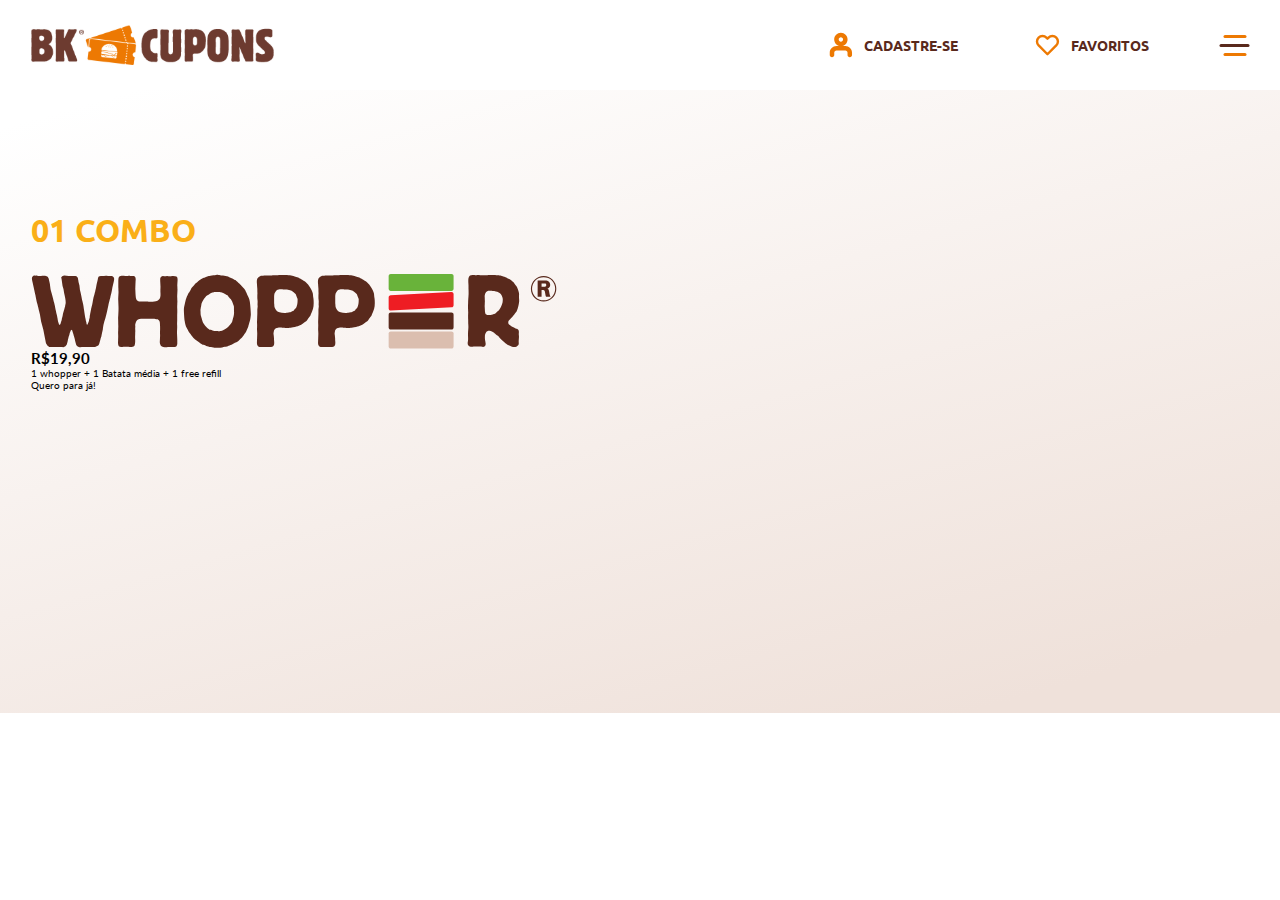
==== scss/index.html @ c4ae455d "iniciando: layout" ====
<!DOCTYPE html>
<html lang="en">
<head>
    <meta charset="UTF-8" />
    <meta name="viewport" content="width=device-width, initial-scale=1.0" />
    <link rel="preconnect" href="https://fonts.googleapis.com" />
    <link rel="preconnect" href="https://fonts.gstatic.com" crossorigin />
    <link href="https://fonts.googleapis.com/css2?family=Lato:wght@400;700&family=Ubuntu:wght@500;700&display=swap" rel="stylesheet" />
    <link rel="stylesheet" href="main.css" />
    <title>Landing Page Barber</title>
</head>
<body>
    <header>
        <div class="container"> 
            <a href="#">
                <img src="../img/logo.svg" alt="">
                <nav>
                    <ul>
                        <li>
                            <a href="">
                                <img src="../img/icon-register.svg" alt="">
                                <span>Cadastre-se</span>
                            </a>
                        </li>
                        <li>
                            <a href="">
                                <img src="../img/heart.svg" alt="">
                                <span>Favoritos</span>
                            </a>
                        </li>
                    </ul>
                    <button>
                        <img src="..//img/icon-menu.svg" alt="">
                    </button>
                </nav>
            </a>
        </div>
    </header>

    <section class="s-hero">
        <div class="container">
            <div class="left-container">
                <h3>01 combo</h3>
                <img src="../img/whopper.svg" alt="">
                <div class="value">
                    <div>
                        <h2>R$19,90</h2>
                        <span>1 whopper + 1 Batata média + 1 free refill</span>
                    </div>
                    <button>Quero para já!</button>
                </div>
            </div>
        </div>
    </section>

</body>
</html>
---- scss/main.css ----
* {
  margin: 0;
  padding: 0;
  box-sizing: border-box;
  outline: none;
  font-family: "Lato", sans-serif;
}

:root {
  --brown: #59291c;
  --white: #FFFFFF;
  --yellow: #FAAF18;
  --bege: #F5ECE7;
  --orenge: #ED7902;
}

html {
  font-size: 62.5%;
}

.container {
  width: 100%;
  max-width: 124.9rem;
  margin: 0 auto;
  padding: 0 1.5rem;
}

ul {
  list-style: none;
}

a {
  display: block;
  text-decoration: none;
}

img {
  max-width: 100%;
  display: block;
}

button {
  all: unset;
  cursor: pointer;
}

header {
  width: 100%;
  height: 9rem;
  background-color: var(--white);
  display: flex;
  align-items: center;
}
header .container {
  display: flex;
  justify-content: space-between;
}
header nav {
  display: flex;
  align-items: center;
  gap: 7rem;
}
header nav ul {
  display: flex;
  align-items: center;
  gap: 7.7rem;
}
header nav ul li a {
  display: flex;
  align-items: center;
  gap: 11px;
}
header nav ul li a span {
  color: #59291c;
  font-family: "Ubuntu", sans-serif;
  font-size: 1.4rem;
  font-weight: bold;
  text-transform: uppercase;
}

.s-hero {
  width: 100%;
  height: 62.3rem;
  background: linear-gradient(164deg, rgba(212, 86, 22, 0) 3.82%, #EFE1DA 90.95%);
}
.s-hero .container {
  display: flex;
  align-items: flex-start;
}
.s-hero .left-container {
  padding-top: 12rem;
  flex: 1;
  max-width: 52.7rem;
}
.s-hero .left-container h3 {
  color: var(--yellow);
  font-family: "Ubuntu", sans-serif;
  font-size: 3.2rem;
  font-weight: bold;
  text-transform: uppercase;
  margin-bottom: 2.2rem;
  display: flex;
  align-items: center;
  gap: 3.7rem;
}
.s-hero .left-container h3 :after {
  content: " ";
  flex: 1;
  height: 2px;
  background: url("../img/line.svg") no-repeat center center;
  display: inline-block;
}/*# sourceMappingURL=main.css.map */
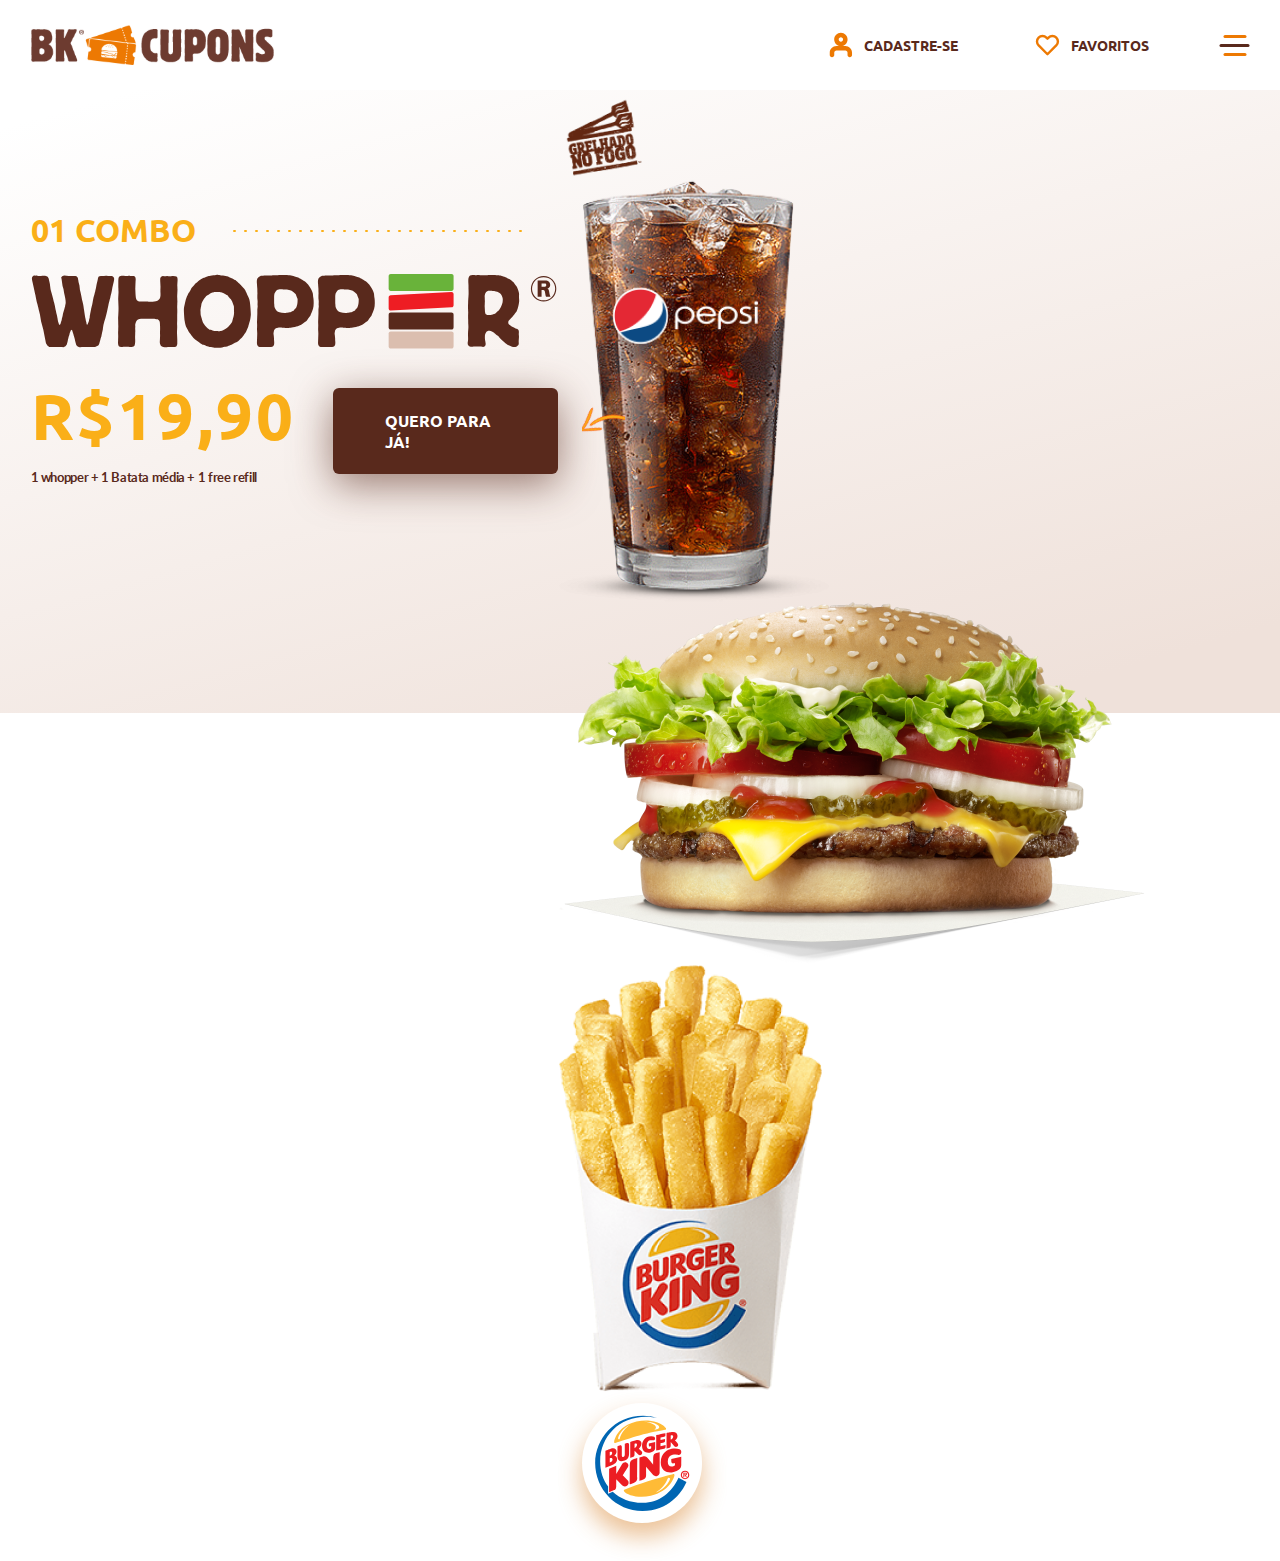
==== commit 6c8e5531: "add imagens" ====
--- a/scss/index.html
+++ b/scss/index.html
@@ -50,6 +50,15 @@
                     <button>Quero para já!</button>
                 </div>
             </div>
+            <div class="right-container">
+                <img src="../img/grelhado-no-fogo.png" alt="">
+                <div class="image">
+                    <img src="../img/pepsi.png" class="refri" alt="">
+                    <img src="../img/whopper.png" class="lanche" alt="">
+                    <img src="../img/fritas.png" class="fritas" alt="">
+                    <img src="../img/logo-bk.svg" alt="">
+                </div>
+            </div>
         </div>
     </section>
 
--- a/scss/main.css
+++ b/scss/main.css
@@ -103,10 +103,54 @@
   align-items: center;
   gap: 3.7rem;
 }
-.s-hero .left-container h3 :after {
+.s-hero .left-container h3:after {
   content: " ";
   flex: 1;
+  max-width: 29rem;
   height: 2px;
   background: url("../img/line.svg") no-repeat center center;
   display: inline-block;
+}
+.s-hero .left-container .value {
+  position: relative;
+  margin-top: 2.5rem;
+  display: flex;
+  align-items: center;
+  gap: 3.7rem;
+}
+.s-hero .left-container .value:after {
+  content: " ";
+  background: url("../img/arrow-btn.svg") no-repeat center center;
+  width: 4.3rem;
+  height: 3.8rem;
+  position: absolute;
+  right: -67px;
+  top: 30px;
+}
+.s-hero .left-container .value h2 {
+  color: var(--yellow);
+  font-family: "Ubuntu", sans-serif;
+  font-size: 6.5rem;
+  font-weight: bold;
+  letter-spacing: 3px;
+  text-transform: uppercase;
+  margin-bottom: 1rem;
+}
+.s-hero .left-container .value span {
+  color: var(--brown);
+  font-size: 1.3rem;
+  font-weight: 700;
+  line-height: 2.3rem;
+  letter-spacing: -0.371px;
+}
+.s-hero .left-container .value button {
+  padding: 22px 52px;
+  background-color: var(--brown);
+  border-radius: 6px;
+  box-shadow: 0px 10px 40px 0px rgba(89, 41, 28, 0.6);
+  color: #FFF;
+  font-family: "Ubuntu", sans-serif;
+  font-size: 1.6rem;
+  font-weight: bold;
+  text-transform: uppercase;
 }/*# sourceMappingURL=main.css.map */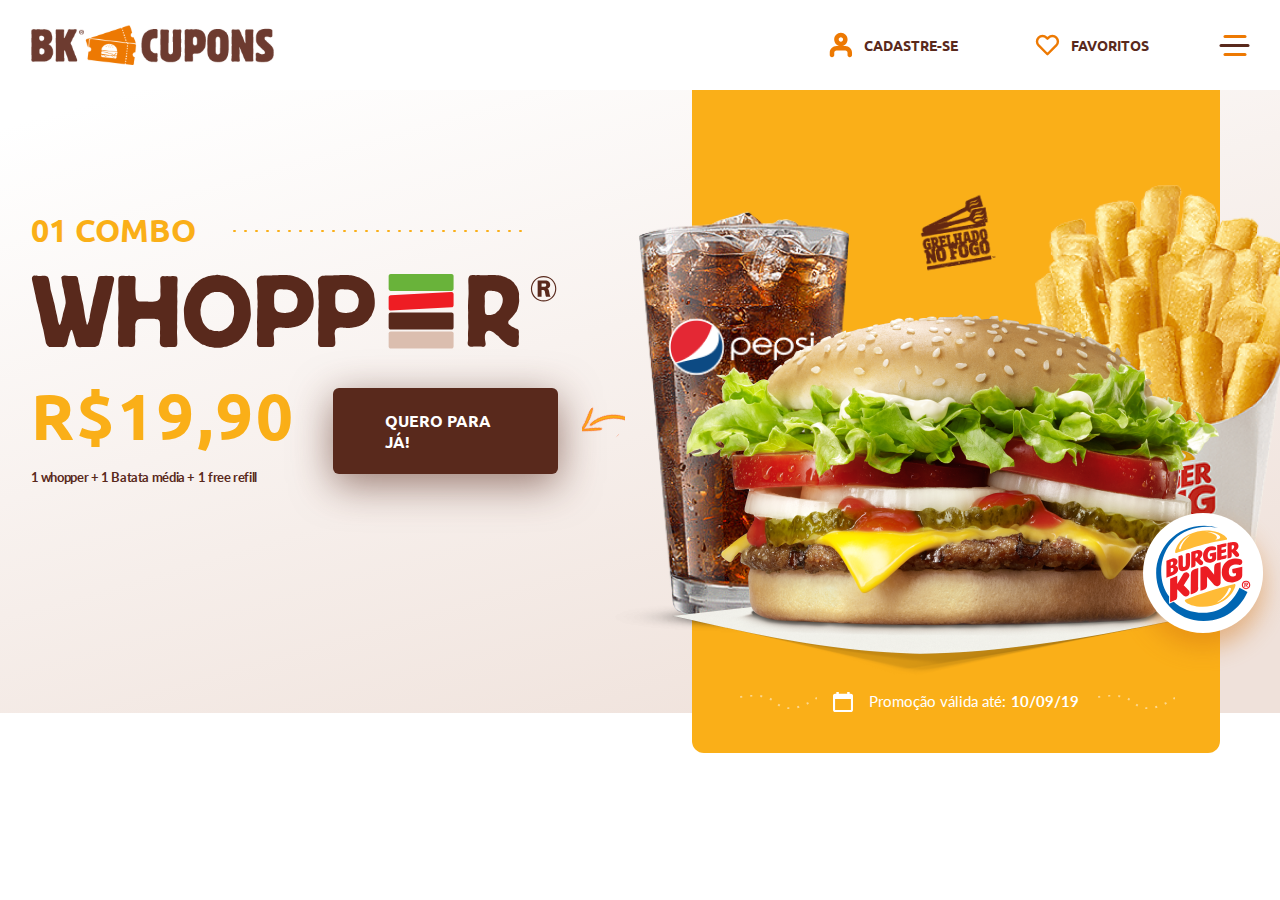
==== commit a2dd5e4a: "alinhando imagens" ====
--- a/scss/index.html
+++ b/scss/index.html
@@ -56,7 +56,13 @@
                     <img src="../img/pepsi.png" class="refri" alt="">
                     <img src="../img/whopper.png" class="lanche" alt="">
                     <img src="../img/fritas.png" class="fritas" alt="">
-                    <img src="../img/logo-bk.svg" alt="">
+                    <img src="../img/logo-bk.svg" class="logo" alt="">
+                </div>
+                <div class="offer">
+                    <p> 
+                        <img src="../img/icon-calendar.svg" alt="">
+                        Promoção válida até: <strong>10/09/19</strong>
+                    </p>
                 </div>
             </div>
         </div>
--- a/scss/main.css
+++ b/scss/main.css
@@ -86,6 +86,7 @@
 .s-hero .container {
   display: flex;
   align-items: flex-start;
+  justify-content: space-between;
 }
 .s-hero .left-container {
   padding-top: 12rem;
@@ -153,4 +154,80 @@
   font-size: 1.6rem;
   font-weight: bold;
   text-transform: uppercase;
+}
+.s-hero .right-container {
+  position: relative;
+  flex: 1;
+  max-width: 52.8rem;
+  height: 66.3rem;
+  background-color: var(--yellow);
+  border-radius: 0px 0px 12px 12px;
+  padding-top: 9.5rem;
+  padding-bottom: 4rem;
+  display: flex;
+  flex-direction: column;
+  align-items: center;
+  justify-content: space-between;
+  margin-right: 3rem;
+}
+.s-hero .right-container .image {
+  position: absolute;
+  width: 68.4rem;
+  height: 49.2rem;
+}
+.s-hero .right-container .image img {
+  position: absolute;
+}
+.s-hero .right-container .image img.refri {
+  left: 0;
+  top: 2.5rem;
+  z-index: 1;
+}
+.s-hero .right-container .image img.fritas {
+  top: 0;
+  right: 0;
+  z-index: 1;
+}
+.s-hero .right-container .image img.lanche {
+  z-index: 2;
+  left: 5.2rem;
+  bottom: 0;
+}
+.s-hero .right-container .image img.logo {
+  bottom: 6px;
+  right: 1rem;
+  z-index: 3;
+}
+.s-hero .right-container .offer {
+  position: relative;
+  display: flex;
+  align-items: center;
+  gap: 1.6rem;
+}
+.s-hero .right-container .offer:before {
+  content: " ";
+  width: 8rem;
+  height: 1.4rem;
+  background: url("../img/line-left.svg") no-repeat center center;
+  display: inline-block;
+}
+.s-hero .right-container .offer:after {
+  content: " ";
+  width: 8rem;
+  height: 1.4rem;
+  background: url("../img/line-left.svg") no-repeat center center;
+  display: inline-block;
+}
+.s-hero .right-container .offer p {
+  color: var(--white);
+  font-size: 1.5rem;
+  line-height: 2.3rem;
+  display: flex;
+  align-items: center;
+}
+.s-hero .right-container .offer p img {
+  margin-right: 1.6rem;
+}
+.s-hero .right-container .offer p strong {
+  margin-left: 0.5rem;
 }/*# sourceMappingURL=main.css.map */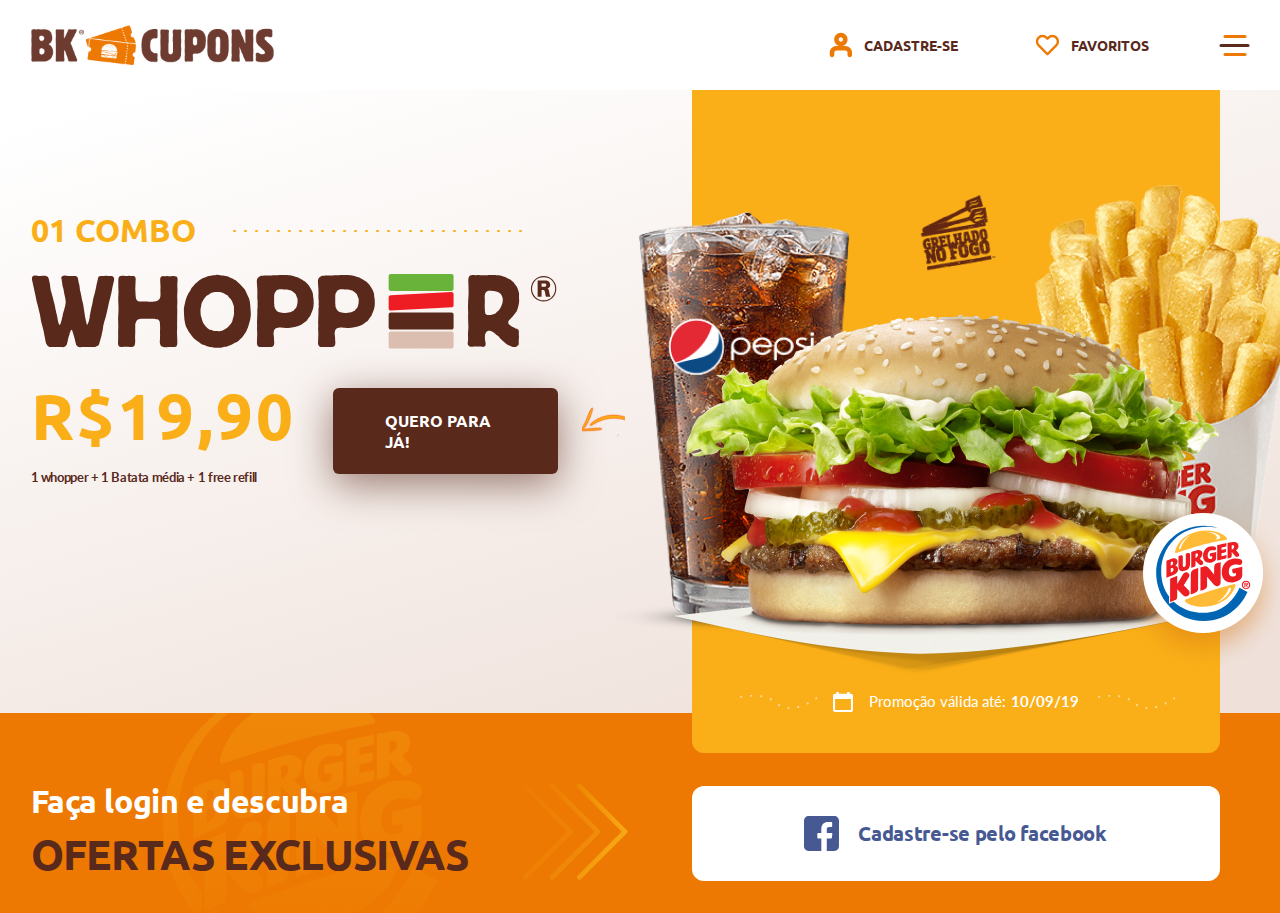
==== commit 960edb01: "add ofertas exclusivas" ====
--- a/scss/index.html
+++ b/scss/index.html
@@ -68,5 +68,21 @@
         </div>
     </section>
 
+    <section class="s-offer">
+        <div class="container">
+            <div class="left-container">
+                <div>
+                    <h3>Faça login e descubra</h3>
+                    <h2>OFERTAS EXCLUSIVAS</h2>
+                </div>
+                <img src="../img/arrow-double.svg" alt="">
+            </div>
+            <button>
+                <img src="../img/facebook.svg" alt="">
+                <span>Cadastre-se pelo facebook</span>
+            </button>
+        </div>
+    </section>
+
 </body>
 </html>--- a/scss/main.css
+++ b/scss/main.css
@@ -12,6 +12,7 @@
   --yellow: #FAAF18;
   --bege: #F5ECE7;
   --orenge: #ED7902;
+  --blue: #475993;
 }
 
 html {
@@ -230,4 +231,61 @@
 }
 .s-hero .right-container .offer p strong {
   margin-left: 0.5rem;
+}
+
+.s-offer {
+  width: 100%;
+  height: 20rem;
+  background: url("../img/bg-login.png") no-repeat left center;
+  padding-top: 4.7rem;
+  padding-bottom: 3.2rem;
+  display: flex;
+  align-items: flex-end;
+}
+.s-offer .container {
+  display: flex;
+  align-items: flex-end;
+  justify-content: space-between;
+}
+.s-offer .left-container {
+  display: flex;
+  align-items: center;
+  justify-content: space-between;
+  gap: 4.1rem;
+  flex: 1;
+  max-width: 59.7rem;
+}
+.s-offer .left-container h3 {
+  color: var(--white);
+  font-family: "Ubuntu", sans-serif;
+  font-size: 3.2rem;
+  font-weight: bold;
+  letter-spacing: -0.401px;
+  margin-bottom: 0.5rem;
+}
+.s-offer .left-container h2 {
+  color: var(--brown);
+  font-family: "Ubuntu", sans-serif;
+  font-size: 4.2rem;
+  font-weight: bold;
+  letter-spacing: -0.652px;
+}
+.s-offer button {
+  flex: 1;
+  border-radius: 12px;
+  background-color: var(--white);
+  margin-right: 3rem;
+  max-width: 52.8rem;
+  display: flex;
+  align-items: center;
+  justify-content: center;
+  gap: 1.9rem;
+  padding: 3rem 0;
+}
+.s-offer button span {
+  color: var(--blue);
+  font-family: "Ubuntu", sans-serif;
+  font-size: 2rem;
+  font-weight: bold;
+  letter-spacing: -0.301px;
 }/*# sourceMappingURL=main.css.map */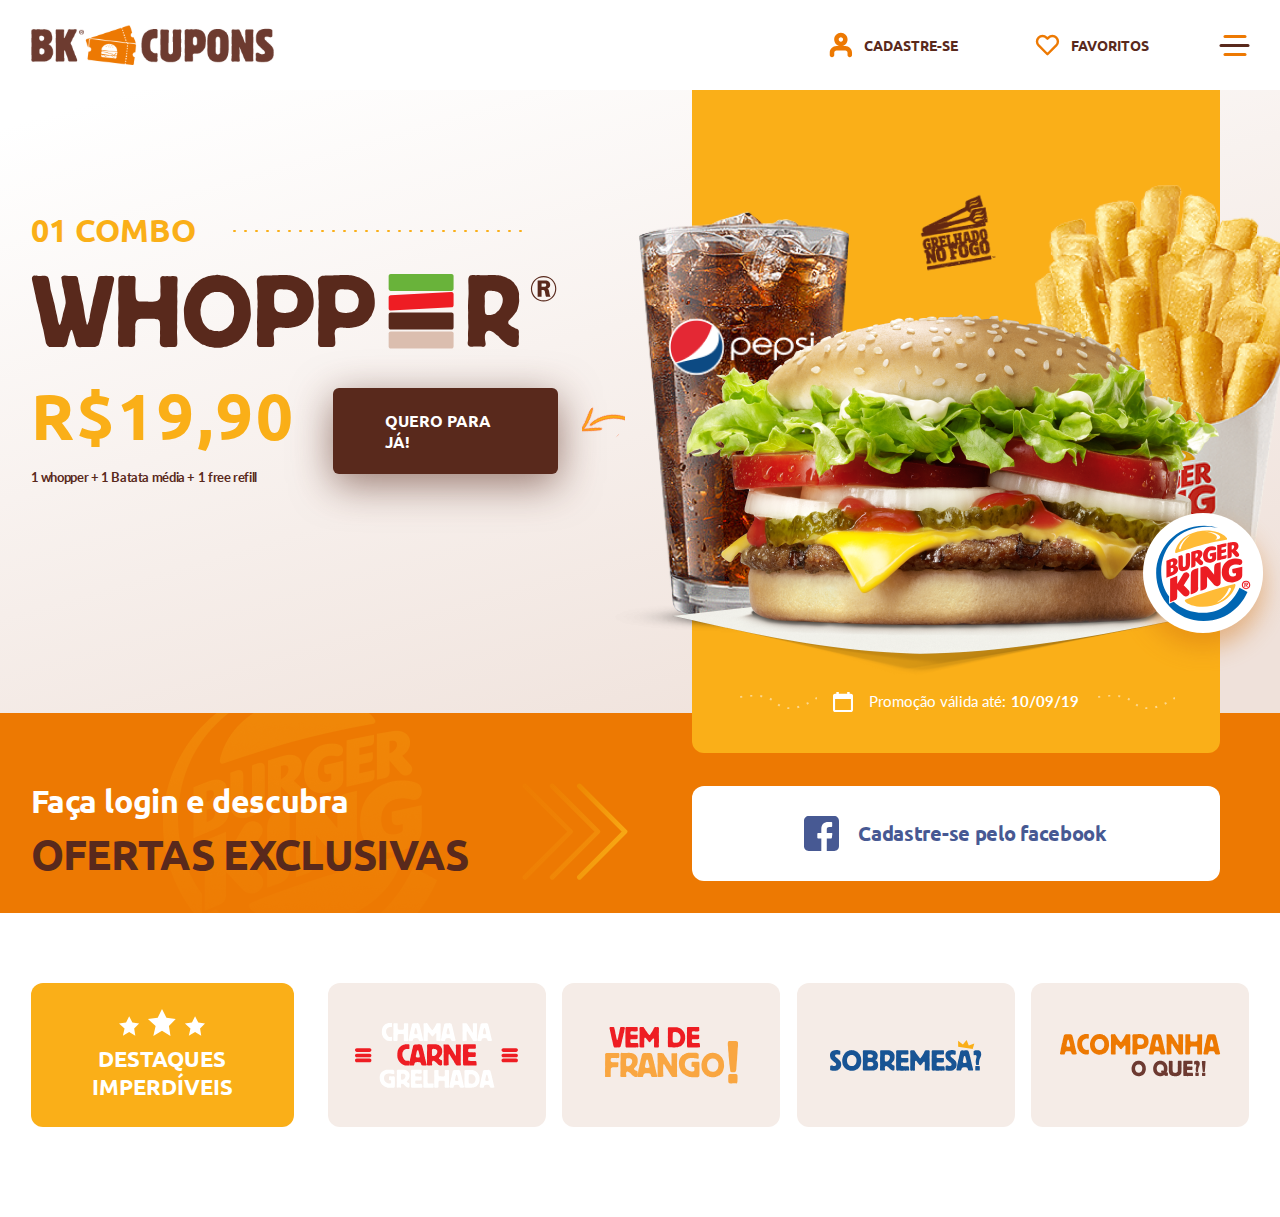
==== commit 660ba942: "add combos" ====
--- a/scss/index.html
+++ b/scss/index.html
@@ -84,5 +84,43 @@
         </div>
     </section>
 
+    <section class="s-combos">
+        <div class="container">
+            <div class="highlights">
+                <div class="box">
+                    <img src="../img/stars.svg" alt="">
+                    <h3>Destaques <br/> imperdíveis</h3>
+                </div>
+
+                <ul>
+                    <li>
+                        <div class="box">
+                            <img src="../img/carne.svg" alt="">
+                        </div>
+                    </li>
+                    <li>
+                        <div class="box">
+                            <img src="../img/frango.svg" alt="">
+                        </div>
+                    </li>
+                    <li>
+                        <div class="box">
+                            <img src="../img/sobremesa.svg" alt="">
+                        </div>
+                    </li>
+                    <li>
+                        <div class="box">
+                            <img src="../img/acompanha.svg" alt="">
+                        </div>
+                    </li>
+                </ul>
+            </div>
+            <div class="area-slide">
+                <button>
+                    <img src="../img/arrow-slide.svg" alt="">
+                </button>
+            </div>
+        </div>
+    </section>
 </body>
 </html>--- a/scss/main.css
+++ b/scss/main.css
@@ -288,4 +288,45 @@
   font-size: 2rem;
   font-weight: bold;
   letter-spacing: -0.301px;
+}
+
+.s-combos {
+  padding: 7rem 0;
+}
+.s-combos .highlights {
+  display: flex;
+  justify-content: space-between;
+  align-items: flex-start;
+  gap: 3.2rem;
+}
+.s-combos .highlights > .box {
+  width: 26.3rem !important;
+  background-color: var(--yellow) !important;
+}
+.s-combos .highlights .box {
+  border-radius: 1.2rem;
+  background-color: var(--bege);
+  width: 21.8rem;
+  height: 14.4rem;
+  display: flex;
+  align-items: center;
+  justify-content: center;
+  flex-direction: column;
+  gap: 9px;
+}
+.s-combos .highlights .box h3 {
+  color: #FFF;
+  text-align: center;
+  font-family: "Ubuntu", sans-serif;
+  font-size: 2.2rem;
+  font-weight: bold;
+  text-transform: uppercase;
+}
+.s-combos .highlights ul {
+  flex: 1;
+  max-width: 92.2rem;
+  display: flex;
+  justify-content: space-between;
+  align-items: flex-start;
+  gap: 1.6rem;
 }/*# sourceMappingURL=main.css.map */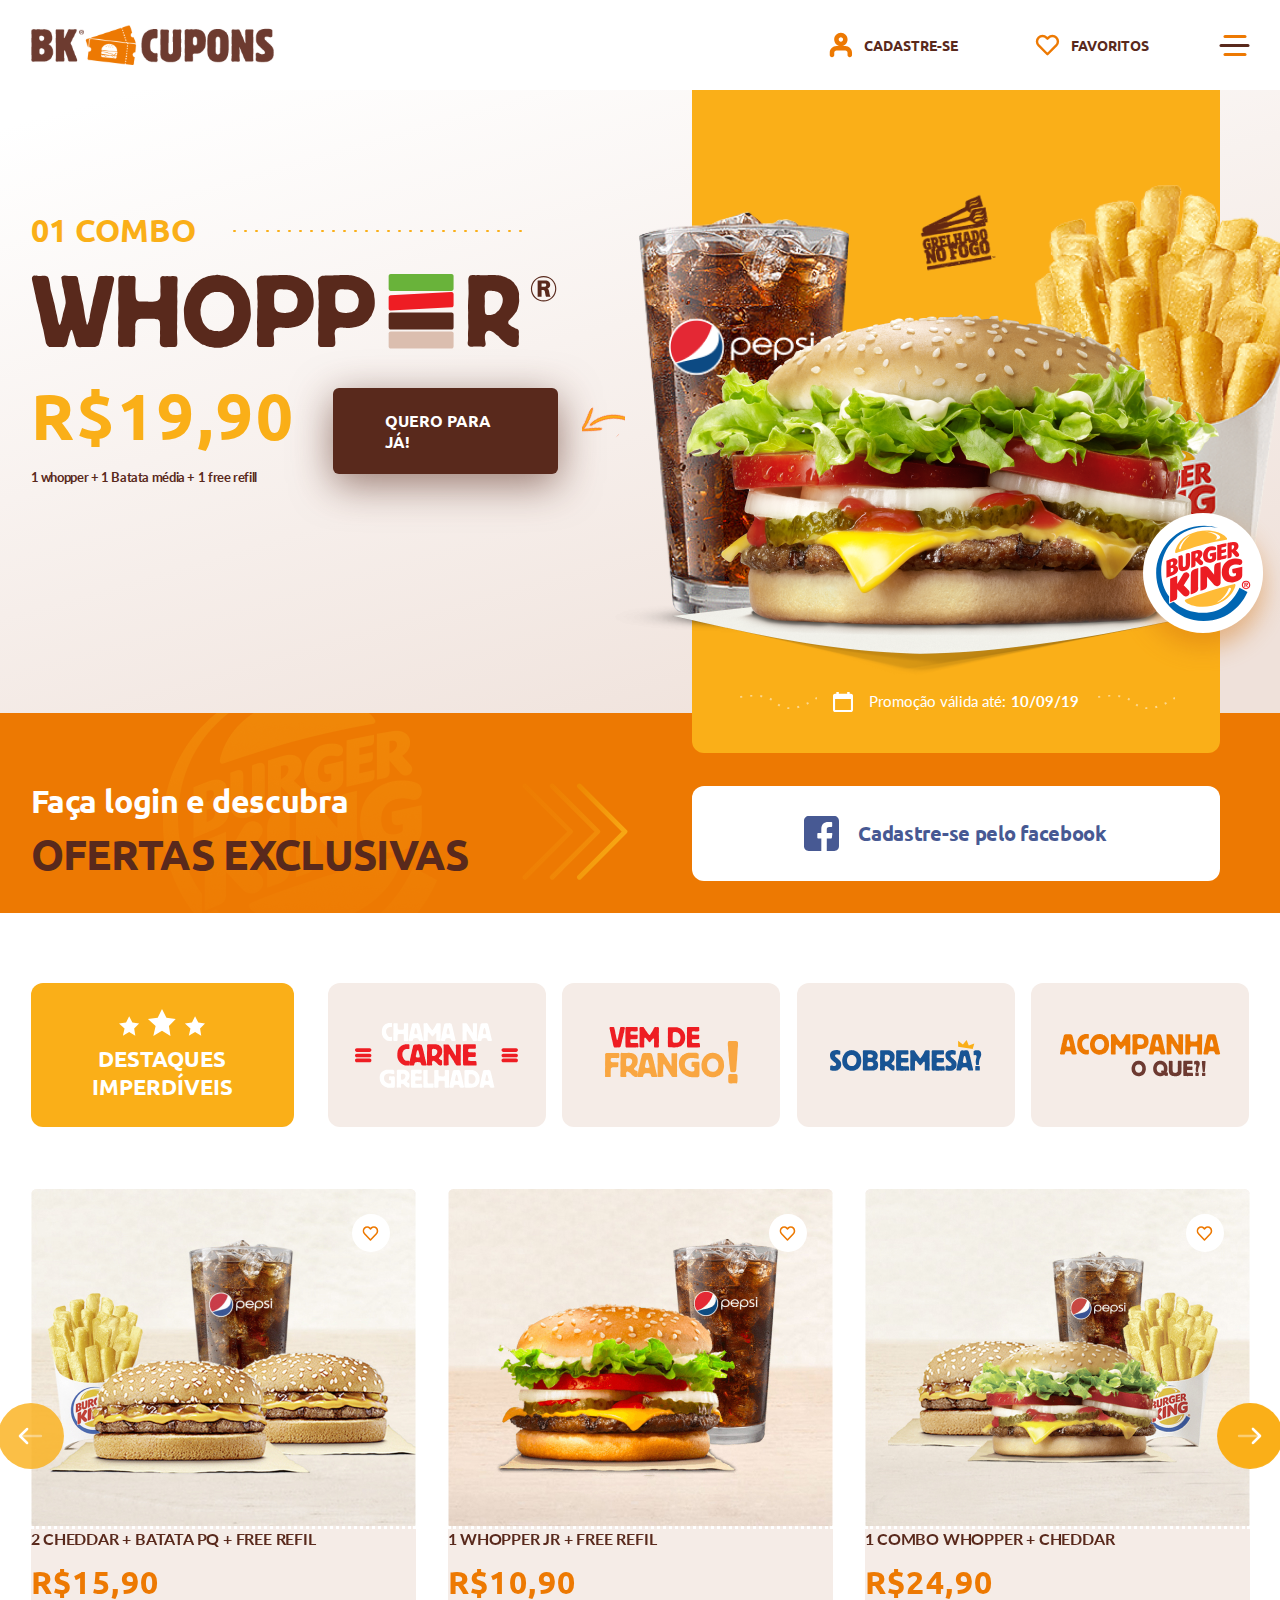
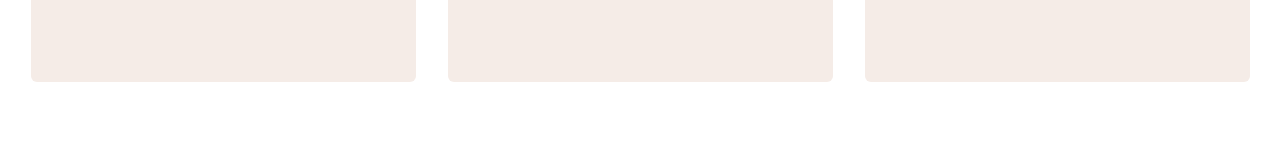
==== commit 47523f72: "add card combos e js" ====
--- a/scss/index.html
+++ b/scss/index.html
@@ -7,6 +7,9 @@
     <link rel="preconnect" href="https://fonts.gstatic.com" crossorigin />
     <link href="https://fonts.googleapis.com/css2?family=Lato:wght@400;700&family=Ubuntu:wght@500;700&display=swap" rel="stylesheet" />
     <link rel="stylesheet" href="main.css" />
+    <link
+    rel="stylesheet"
+    href="https://cdn.jsdelivr.net/npm/swiper@11/swiper-bundle.min.css" />
     <title>Landing Page Barber</title>
 </head>
 <body>
@@ -116,11 +119,105 @@
                 </ul>
             </div>
             <div class="area-slide">
-                <button>
+                <button class="btn prev">
                     <img src="../img/arrow-slide.svg" alt="">
                 </button>
+                <div class="slide-combos">
+                        <div class="swiper-wrapper">
+                            <div class="swiper-slide">
+                                <div class="card-combo">
+                                    <div class="image">
+                                        <img src="../img/combo-01.jpg" alt="">
+                                        <button>
+                                            <img src="../img/favorite.svg" alt="">
+                                        </button>
+                                    </div>
+                                    <div class="info">
+                                        <strong>2 CHEDDAR + BATATA PQ + FREE REFIL</strong>
+                                        <h3>R$15,90</h3>
+                                    </div>
+                                </div>
+                            </div>
+                            <div class="swiper-slide">
+                                <div class="card-combo">
+                                    <div class="image">
+                                        <img src="../img/combo-02.jpg" alt="">
+                                        <button>
+                                            <img src="../img/favorite.svg" alt="">
+                                        </button>
+                                    </div>
+                                    <div class="info">
+                                        <strong>1 WHOPPER JR + FREE REFIL</strong>
+                                        <h3>R$10,90</h3>
+                                    </div>
+                                </div>
+                            </div>
+                            <div class="swiper-slide">
+                                <div class="card-combo">
+                                    <div class="image">
+                                        <img src="../img/combo-03.jpg" alt="">
+                                        <button>
+                                            <img src="../img/favorite.svg" alt="">
+                                        </button>
+                                    </div>
+                                    <div class="info">
+                                        <strong>1 COMBO WHOPPER + CHEDDAR</strong>
+                                        <h3>R$24,90</h3>
+                                    </div>
+                                </div>
+                            </div>
+                            <div class="swiper-slide">
+                                <div class="card-combo">
+                                    <div class="image">
+                                        <img src="../img/combo-01.jpg" alt="">
+                                        <button>
+                                            <img src="../img/favorite.svg" alt="">
+                                        </button>
+                                    </div>
+                                    <div class="info">
+                                        <strong>2 CHEDDAR + BATATA PQ + FREE REFIL</strong>
+                                        <h3>R$15,90</h3>
+                                    </div>
+                                </div>
+                            </div>
+                            <div class="swiper-slide">
+                                <div class="card-combo">
+                                    <div class="image">
+                                        <img src="../img/combo-02.jpg" alt="">
+                                        <button>
+                                            <img src="../img/favorite.svg" alt="">
+                                        </button>
+                                    </div>
+                                    <div class="info">
+                                        <strong>1 WHOPPER JR + FREE REFIL</strong>
+                                        <h3>R$10,90</h3>
+                                    </div>
+                                </div>
+                            </div>
+                            <div class="swiper-slide">
+                                <div class="card-combo">
+                                    <div class="image">
+                                        <img src="../img/combo-03.jpg" alt="">
+                                        <button>
+                                            <img src="../img/favorite.svg" alt="">
+                                        </button>
+                                    </div>
+                                    <div class="info">
+                                        <strong>1 COMBO WHOPPER + CHEDDAR</strong>
+                                        <h3>R$24,90</h3>
+                                    </div>
+                                </div>
+                            </div>
+                        </div>
+                </div>
+                <button class="btn next">
+                    <img src="../img/arrow-slide.svg" alt="">
+                </button>
             </div>
         </div>
     </section>
+    <script src="https://cdn.jsdelivr.net/npm/swiper@11/swiper-bundle.min.js"></script>
+    <script src="../js/scripts.js"></script>
+
 </body>
 </html>--- a/scss/main.css
+++ b/scss/main.css
@@ -329,4 +329,88 @@
   justify-content: space-between;
   align-items: flex-start;
   gap: 1.6rem;
+}
+.s-combos .area-slide {
+  position: relative;
+  margin-top: 6.2rem;
+}
+.s-combos .area-slide .btn {
+  position: absolute;
+  top: 50%;
+  transform: translateY(-50%);
+  width: 6.6rem;
+  height: 6.6rem;
+  background-color: var(--yellow);
+  z-index: 2;
+  border-radius: 50%;
+  display: flex;
+  align-items: center;
+  justify-content: center;
+}
+.s-combos .area-slide .btn.swiper-button-disabled {
+  opacity: 0.8;
+  cursor: not-allowed;
+  pointer-events: none;
+}
+.s-combos .area-slide .btn.prev {
+  left: -3.3rem;
+}
+.s-combos .area-slide .btn.next {
+  right: -3.3rem;
+  transform: translateY(-50%) rotate(180deg);
+}
+.s-combos .area-slide .slide-combos {
+  overflow: hidden;
+}
+.s-combos .area-slide .slide-combos .card-combo {
+  width: 100%;
+  height: 49.3rem;
+  background-color: var(--bege);
+  border-radius: 6px;
+  overflow: hidden;
+}
+.s-combos .area-slide .slide-combos .card-combo .image {
+  position: relative;
+  width: 100%;
+  height: 34rem;
+  overflow: hidden;
+  border-bottom: 3px dotted var(--white);
+}
+.s-combos .area-slide .slide-combos .card-combo .image > img {
+  width: 100%;
+  height: 100%;
+  -o-object-fit: cover;
+     object-fit: cover;
+}
+.s-combos .area-slide .slide-combos .card-combo .image button {
+  position: absolute;
+  top: 2.5rem;
+  right: 2.6rem;
+  z-index: 2;
+  width: 3.8rem;
+  height: 3.8rem;
+  background-color: var(--white);
+  border-radius: 50%;
+  display: flex;
+  align-items: center;
+  justify-content: center;
+}
+.s-combos .area-slide .slide-combos .card-combo .info {
+  padding-top: 3.6rem 4.4rem;
+}
+.s-combos .area-slide .slide-combos .card-combo .info strong {
+  color: var(--brown);
+  font-size: 1.6rem;
+  font-weight: bold;
+  letter-spacing: -0.201px;
+  margin-bottom: 1.4rem;
+  display: block;
+}
+.s-combos .area-slide .slide-combos .card-combo .info h3 {
+  color: var(--orenge);
+  font-family: "Ubuntu", sans-serif;
+  font-size: 3.2rem;
+  font-weight: bold;
+  letter-spacing: 1.477px;
+  text-transform: uppercase;
 }/*# sourceMappingURL=main.css.map */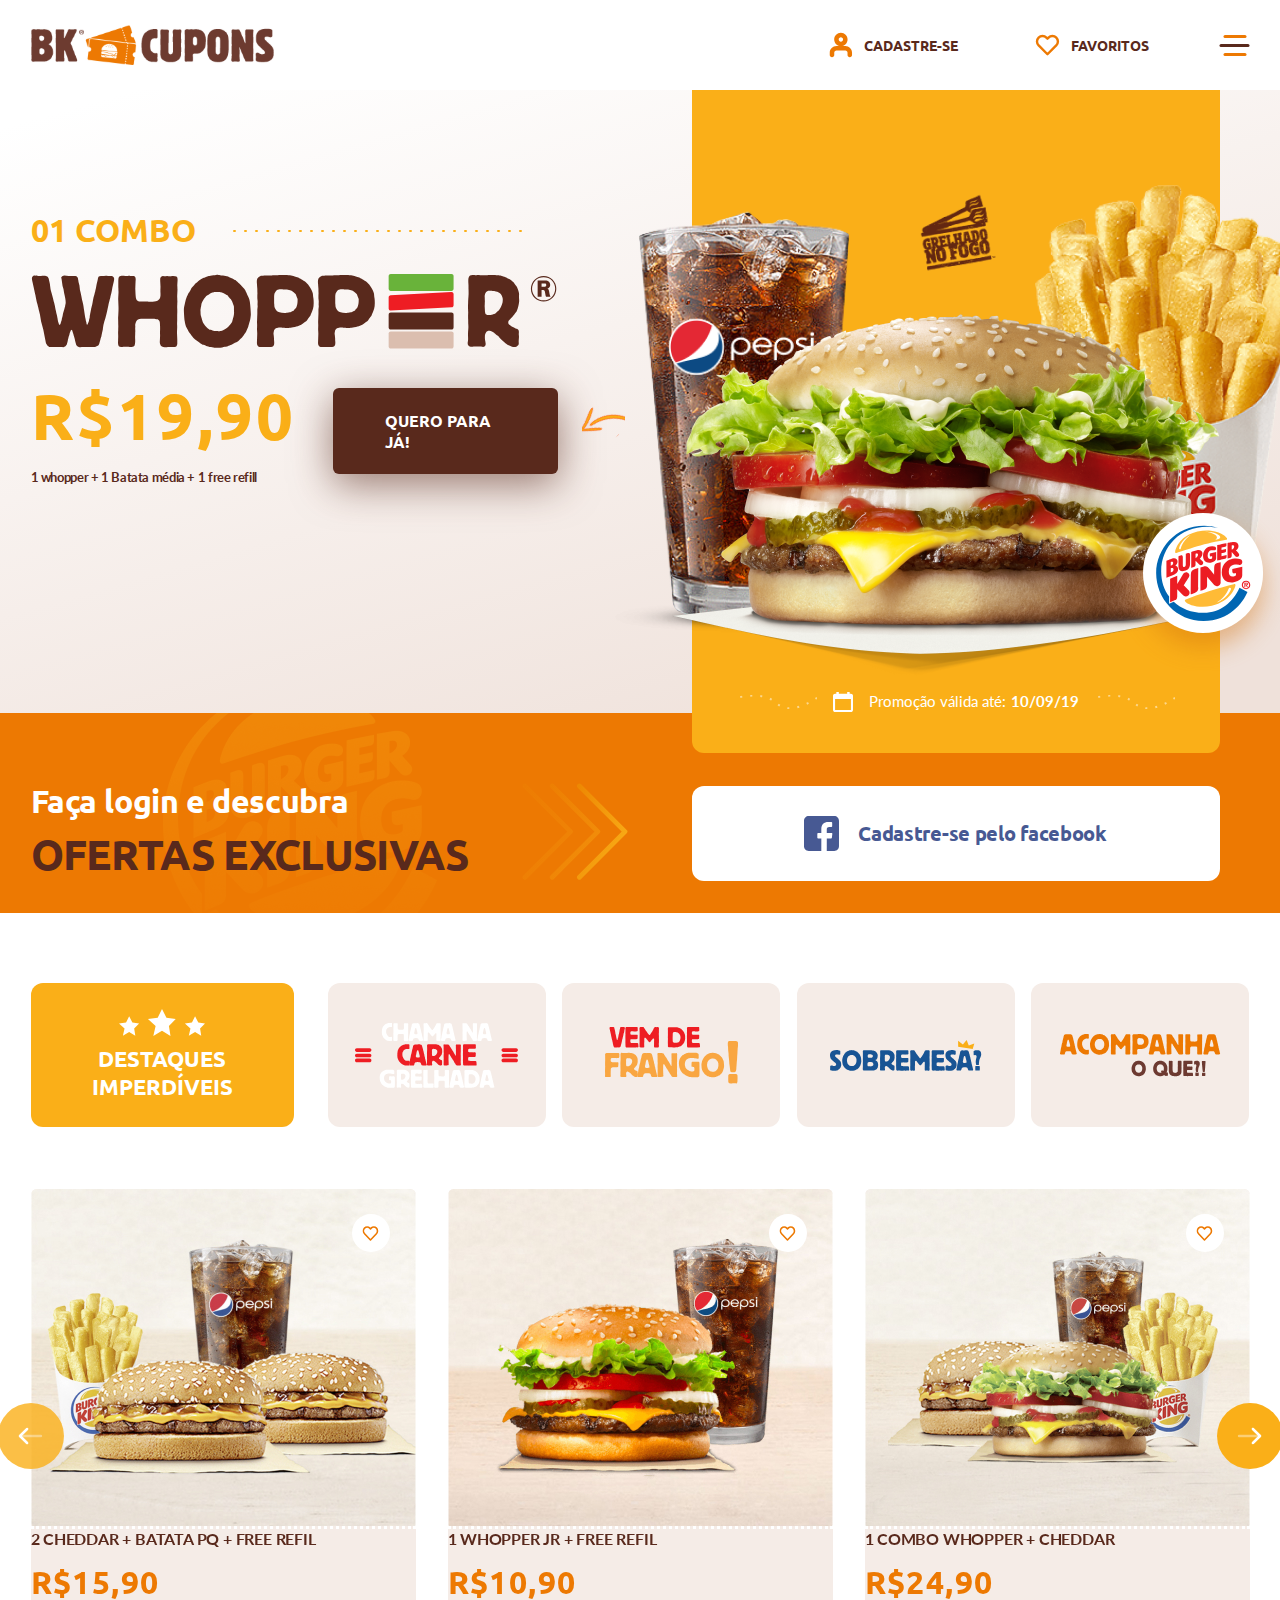
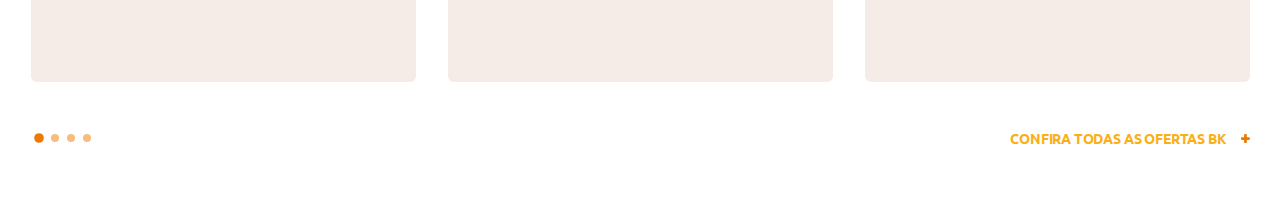
==== commit 3a5d5ec3: "cards combos" ====
--- a/scss/index.html
+++ b/scss/index.html
@@ -214,6 +214,13 @@
                     <img src="../img/arrow-slide.svg" alt="">
                 </button>
             </div>
+            <div class="ctrl">
+                <div class="swiper-pagination"></div>
+                    <button>
+                        <span>Confira todas as ofertas BK</span>
+                        <img src="../img/plus.svg" alt="">
+                    </button>
+            </div>
         </div>
     </section>
     <script src="https://cdn.jsdelivr.net/npm/swiper@11/swiper-bundle.min.js"></script>
--- a/scss/main.css
+++ b/scss/main.css
@@ -413,4 +413,38 @@
   font-weight: bold;
   letter-spacing: 1.477px;
   text-transform: uppercase;
+}
+.s-combos .ctrl {
+  display: flex;
+  align-items: center;
+  justify-content: space-between;
+  margin-top: 4.7rem;
+}
+.s-combos .ctrl .swiper-pagination {
+  position: relative;
+  bottom: 0;
+  width: auto;
+}
+.s-combos .ctrl .swiper-pagination-bullet {
+  background-color: var(--orenge);
+  opacity: 0.5;
+  transition: all 0.3s ease;
+}
+.s-combos .ctrl .swiper-pagination-bullet-active {
+  opacity: 1;
+  background-color: var(--orenge);
+  transform: scale(1.2);
+}
+.s-combos .ctrl button {
+  display: flex;
+  align-items: center;
+  gap: 1.4rem;
+}
+.s-combos .ctrl button span {
+  color: var(--yellow);
+  font-family: "Ubuntu", sans-serif;
+  font-size: 1.4rem;
+  font-weight: bold;
+  letter-spacing: -0.176px;
+  text-transform: uppercase;
 }/*# sourceMappingURL=main.css.map */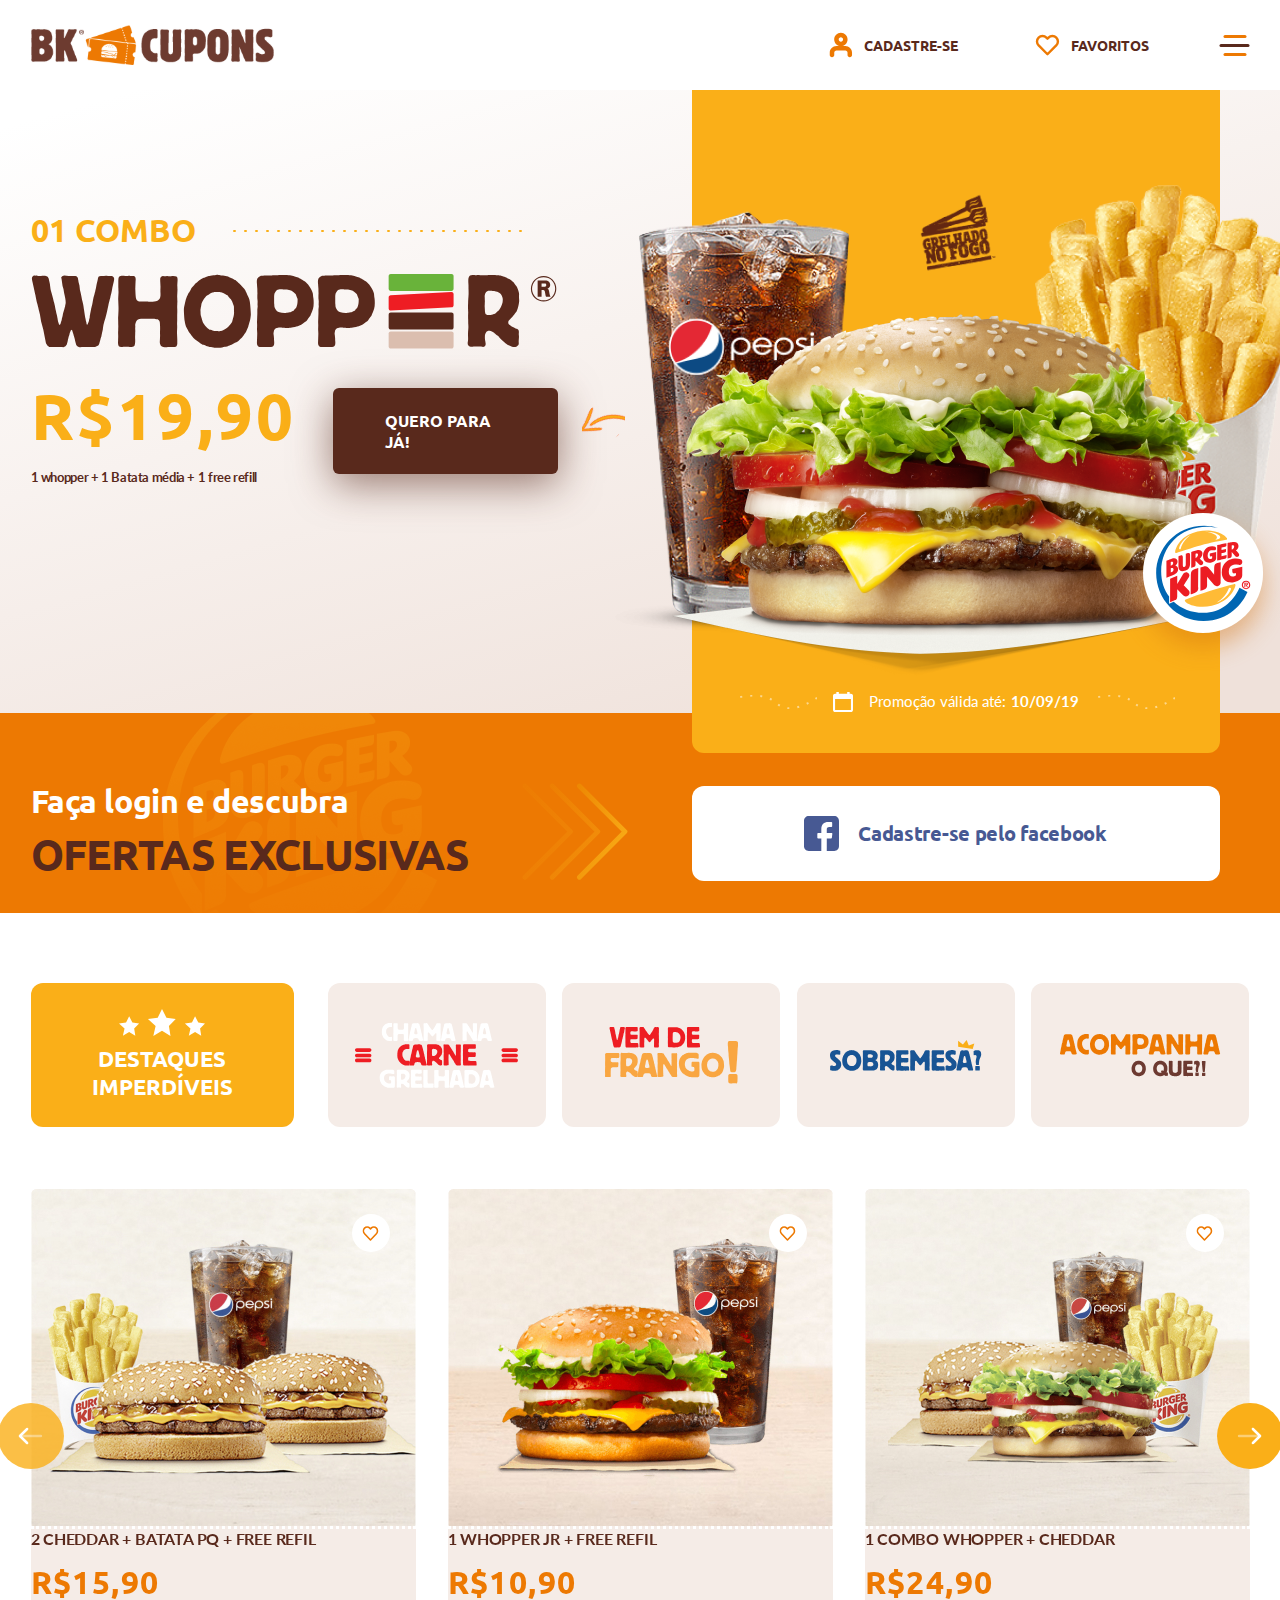
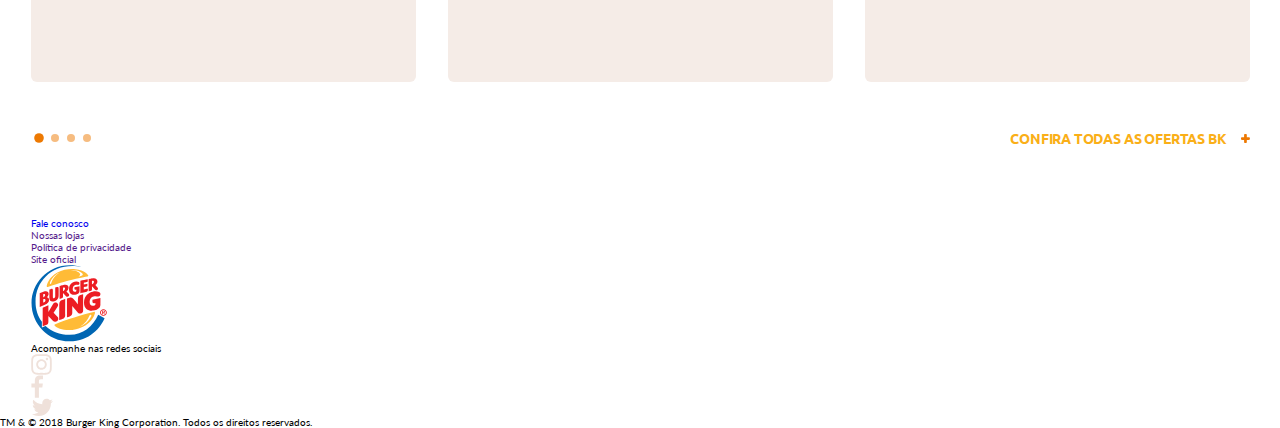
==== commit c9677550: "add: footer html" ====
--- a/scss/index.html
+++ b/scss/index.html
@@ -223,8 +223,45 @@
             </div>
         </div>
     </section>
+    <footer>
+        <div class="main-area">
+            <div class="container">
+                <ul>
+                    <li><a href="#">Fale conosco</a></li>
+                    <li><a href="">Nossas lojas</a></li>
+                    <li><a href="">Política de privacidade</a></li>
+                    <li><a href="">Site oficial</a></li>
+                </ul>
+                <div class="logo">
+                    <img src="../img/logo-footer.svg" alt="">
+                </div>
+                <div class="social">
+                    <span>Acompanhe nas redes sociais</span>
+                    <ul>
+                        <li>
+                            <a href="">
+                                <img src="../img/instagram.svg" alt="">
+                            </a>
+                        </li>
+                        <li>
+                            <a href="">
+                                <img src="../img/icon-facebook.svg" alt="">
+                            </a>
+                        </li>
+                        <li>
+                            <a href="">
+                                <img src="../img/twitter.svg" alt="">
+                            </a>
+                        </li>
+                    </ul>
+                </div>
+            </div>
+        </div>
+        <div class="copy">
+            <p> TM & © 2018 Burger King Corporation. Todos os direitos reservados.</p>
+        </div>
+    </footer>
     <script src="https://cdn.jsdelivr.net/npm/swiper@11/swiper-bundle.min.js"></script>
     <script src="../js/scripts.js"></script>
-
 </body>
 </html>